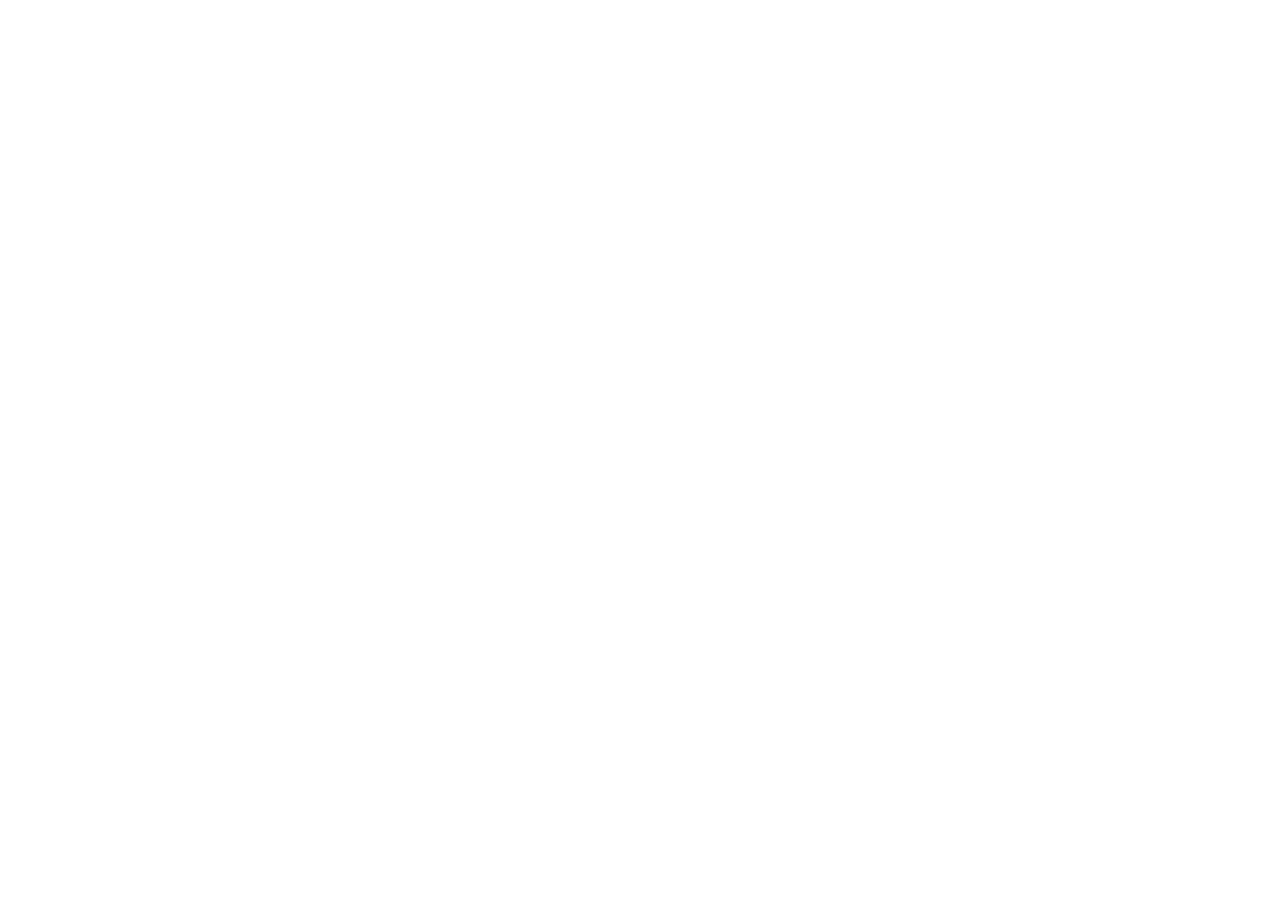
==== index.html @ 30d27f6d "Updates" ====
<!doctype html><html lang="en"><head><meta charset="utf-8"/><link rel="icon" href="/favicon.ico"/><meta name="viewport" content="width=device-width,initial-scale=1"/><meta name="theme-color" content="#000000"/><meta name="description" content="Web site created using create-react-app"/><title>Fudel App</title><script defer="defer" src="/static/js/main.e99a6ba0.js"></script><link href="/static/css/main.36e81f46.css" rel="stylesheet"></head><body><noscript>You need to enable JavaScript to run this app.</noscript><div id="root"></div></body></html>
---- static/css/main.36e81f46.css ----
@charset "UTF-8";body{-webkit-font-smoothing:antialiased;-moz-osx-font-smoothing:grayscale;font-family:-apple-system,BlinkMacSystemFont,Segoe UI,Roboto,Oxygen,Ubuntu,Cantarell,Fira Sans,Droid Sans,Helvetica Neue,sans-serif;margin:0}code{font-family:source-code-pro,Menlo,Monaco,Consolas,Courier New,monospace}.App{background:#ececec}.slick-slider{-webkit-touch-callout:none;-webkit-tap-highlight-color:transparent;box-sizing:border-box;touch-action:pan-y;-webkit-user-select:none;user-select:none;-khtml-user-select:none}.slick-list,.slick-slider{display:block;position:relative}.slick-list{margin:0;overflow:hidden;padding:0}.slick-list:focus{outline:none}.slick-list.dragging{cursor:pointer;cursor:hand}.slick-slider .slick-list,.slick-slider .slick-track{-webkit-transform:translateZ(0);transform:translateZ(0)}.slick-track{display:block;left:0;margin-left:auto;margin-right:auto;position:relative;top:0}.slick-track:after,.slick-track:before{content:"";display:table}.slick-track:after{clear:both}.slick-loading .slick-track{visibility:hidden}.slick-slide{display:none;float:left;height:100%;min-height:1px}[dir=rtl] .slick-slide{float:right}.slick-slide img{display:block}.slick-slide.slick-loading img{display:none}.slick-slide.dragging img{pointer-events:none}.slick-initialized .slick-slide{display:block}.slick-loading .slick-slide{visibility:hidden}.slick-vertical .slick-slide{border:1px solid transparent;display:block;height:auto}.slick-arrow.slick-hidden{display:none}.slick-loading .slick-list{background:#fff url([data-uri]) 50% no-repeat}@font-face{font-family:slick;font-style:normal;font-weight:400;src:url(/static/media/slick.a4e97f5a2a64f0ab1323.eot);src:url(/static/media/slick.a4e97f5a2a64f0ab1323.eot?#iefix) format("embedded-opentype"),url(/static/media/slick.295183786cd8a1389865.woff) format("woff"),url(/static/media/slick.c94f7671dcc99dce43e2.ttf) format("truetype"),url(/static/media/slick.2630a3e3eab21c607e21.svg#slick) format("svg")}.slick-next,.slick-prev{border:none;cursor:pointer;display:block;font-size:0;height:20px;line-height:0;padding:0;position:absolute;top:50%;-webkit-transform:translateY(-50%);transform:translateY(-50%);width:20px}.slick-next,.slick-next:focus,.slick-next:hover,.slick-prev,.slick-prev:focus,.slick-prev:hover{background:transparent;color:transparent;outline:none}.slick-next:focus:before,.slick-next:hover:before,.slick-prev:focus:before,.slick-prev:hover:before{opacity:1}.slick-next.slick-disabled:before,.slick-prev.slick-disabled:before{opacity:.25}.slick-next:before,.slick-prev:before{-webkit-font-smoothing:antialiased;-moz-osx-font-smoothing:grayscale;color:#fff;font-family:slick;font-size:20px;line-height:1;opacity:.75}.slick-prev{left:-25px}[dir=rtl] .slick-prev{left:auto;right:-25px}.slick-prev:before{content:"←"}[dir=rtl] .slick-prev:before{content:"→"}.slick-next{right:-25px}[dir=rtl] .slick-next{left:-25px;right:auto}.slick-next:before{content:"→"}[dir=rtl] .slick-next:before{content:"←"}.slick-dotted.slick-slider{margin-bottom:30px}.slick-dots{bottom:-25px;display:block;list-style:none;margin:0;padding:0;position:absolute;text-align:center;width:100%}.slick-dots li{display:inline-block;margin:0 5px;padding:0;position:relative}.slick-dots li,.slick-dots li button{cursor:pointer;height:20px;width:20px}.slick-dots li button{background:transparent;border:0;color:transparent;display:block;font-size:0;line-height:0;outline:none;padding:5px}.slick-dots li button:focus,.slick-dots li button:hover{outline:none}.slick-dots li button:focus:before,.slick-dots li button:hover:before{opacity:1}.slick-dots li button:before{-webkit-font-smoothing:antialiased;-moz-osx-font-smoothing:grayscale;color:#000;content:"•";font-family:slick;font-size:6px;height:20px;left:0;line-height:20px;opacity:.25;position:absolute;text-align:center;top:0;width:20px}.slick-dots li.slick-active button:before{color:#000;opacity:.75}.Biblio_biblio__6\+a9r{background-color:#fff;margin:0 auto;padding-top:70px;width:80%}.Biblio_biblio__container__cS6UO{display:flex;padding-left:40px;padding-right:40px}.Biblio_biblio__image__uCSx3{height:500px;position:relative;width:786px}.Biblio_biblio__shadow__w8EJe{background:rgba(74,144,226,.3);background-blend-mode:screen;height:100%;position:absolute;width:100%}.Biblio_biblio__img__0gYXh{height:100%;width:100%}.Biblio_biblio__group__oUcbj{margin-left:50px}.Biblio_biblio__bibliography__\+tTax{align-items:center;display:flex;margin-top:20px}.Biblio_biblio__bibliography__\+tTax p{color:#000;letter-spacing:1px;line-height:20px;margin:0;text-transform:uppercase}.Biblio_biblio__bibliography__\+tTax p,.Biblio_biblio__bibliography__\+tTax span{font-family:Romanovsky;font-size:12px;font-style:normal;font-weight:400;padding:0}.Biblio_biblio__bibliography__\+tTax span{color:#9b9b9b;line-height:14px;margin:0 0 0 20px}.Biblio_biblio__quotes__GnIdS{margin-top:20px}.Biblio_biblio__quotes__GnIdS p{color:#4a90e2;font-family:Ladoga;font-size:35px;font-style:normal;font-weight:400;line-height:35px;margin:0;padding:0;width:325px}.Header_header__fp2IJ{background:#fff;border-bottom:1px solid #ececec;display:flex;height:200px;justify-content:space-between;margin:0 auto;width:80%}.Header_header__nav__IYLdE{align-items:center;display:flex;flex-direction:column;justify-content:space-between;margin-bottom:20px;width:65%}.Header_header__search__0x4EU{align-items:center;border-left:1px solid #ececec;display:flex;justify-content:center;width:160px}.Header_header__logo__LQvCl{margin-top:60px}.Header_header__image__2Olh5{height:100%;width:160px}.Header_header__img__jZiJB{height:100%;width:100%}.Navigation_navigation__eOjpV{width:100%}.Navigation_navigation__block__Tqdq5{align-items:center;display:flex;justify-content:space-between;margin:0;padding:0}.Navigation_navigation__item__1kzVS{list-style-type:none}.Navigation_navigation__link__k52ep{color:#000;font-family:LadogaDisplay;font-size:18px;font-style:normal;line-height:18px;text-decoration:none}.Navigation_active__\+GUjN,.Navigation_navigation__link__k52ep:hover{border-bottom:1px solid #4a90e2;color:#4a90e2;padding-bottom:21px}.MySlider_myslider__dRAa7{align-items:center;background:#fff;display:flex;height:240px;justify-content:center;margin:0 auto;width:80%}.MySlider_slick_slider__ejSc6{align-items:center;display:flex;height:100%;justify-content:center;text-align:center;width:95%}.MySlider_myslider__item__0Fx55{align-items:center;display:flex;flex-direction:column;justify-content:center}.MySlider_myslider__item__0Fx55 h3{color:#000;font-family:Ladoga;font-size:30px;font-style:normal;font-weight:700;margin:0 auto;opacity:.5;width:80%}.MySlider_myslider__item__0Fx55 span{color:#000;display:block;font-family:Romanovsky;font-size:12px;font-style:normal;font-weight:400;margin-top:20px;text-transform:uppercase}
/*# sourceMappingURL=main.36e81f46.css.map*/
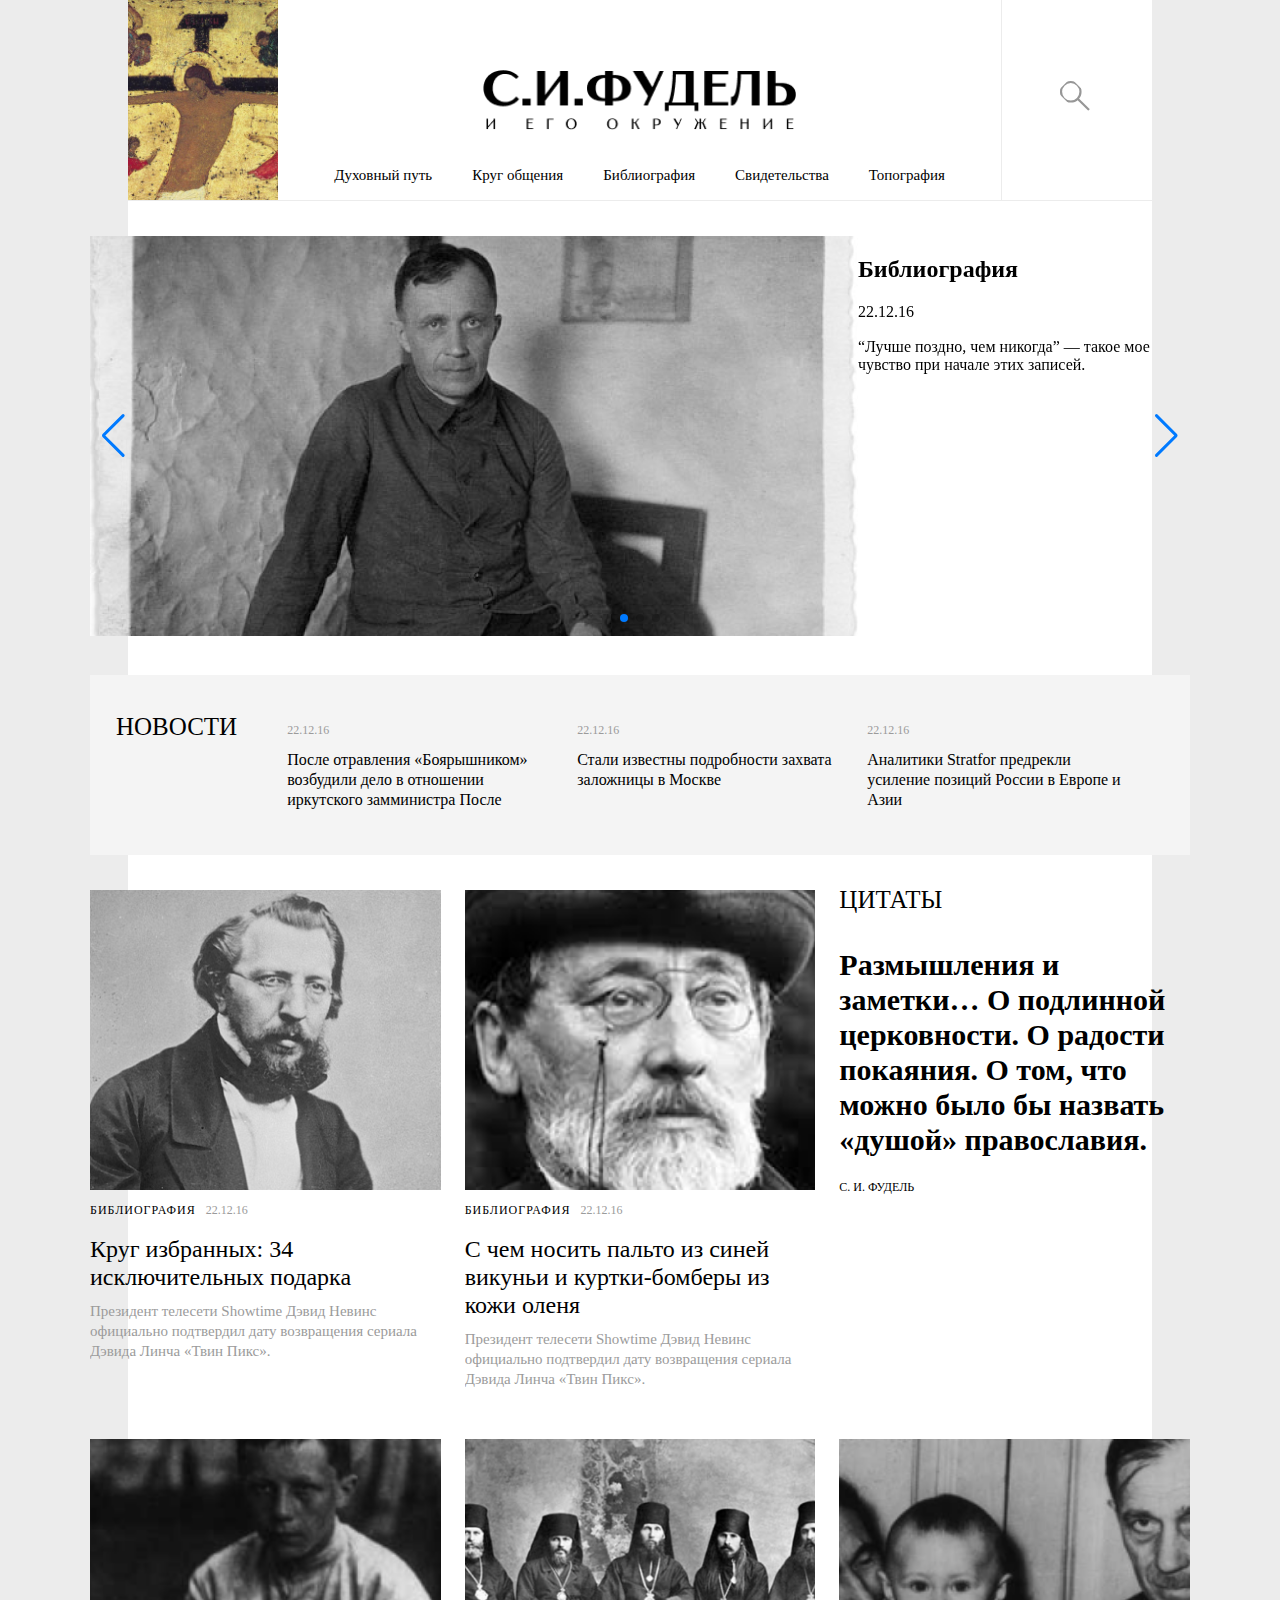
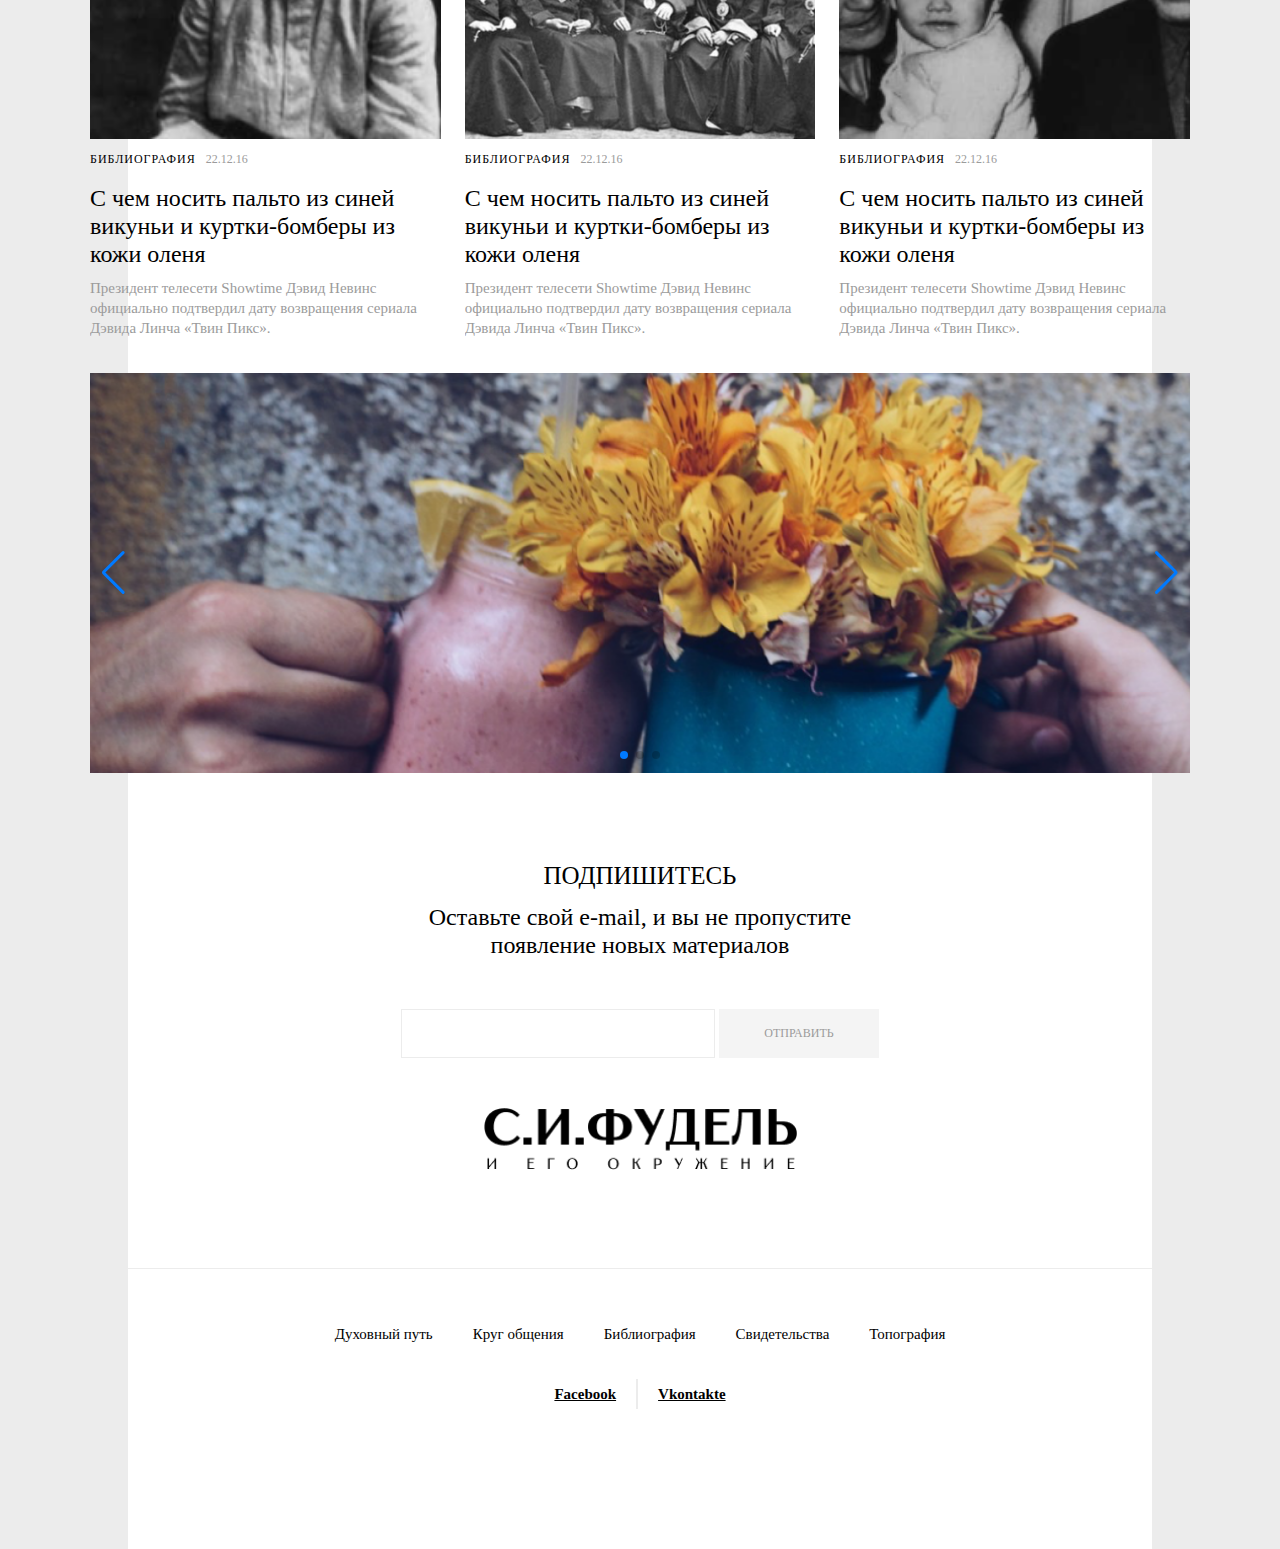
==== commit e4d17874: "перый коммит фудель" ====
--- a/index.html
+++ b/index.html
@@ -1 +1,308 @@
-<!doctype html><html lang="en"><head><meta charset="utf-8"/><link rel="icon" href="/favicon.ico"/><meta name="viewport" content="width=device-width,initial-scale=1"/><meta name="theme-color" content="#000000"/><meta name="description" content="Web site created using create-react-app"/><title>Fudel App</title><script defer="defer" src="/static/js/main.e99a6ba0.js"></script><link href="/static/css/main.36e81f46.css" rel="stylesheet"></head><body><noscript>You need to enable JavaScript to run this app.</noscript><div id="root"></div></body></html>+<!DOCTYPE html>
+<html lang="en">
+	 <head>
+	<meta charset="UTF-8">
+	<meta http-equiv="X-UA-Compatible" content="IE=edge">
+	<meta name="viewport" content="width=device-width, initial-scale=1.0">
+	<link rel="stylesheet" href="https://cdn.jsdelivr.net/npm/swiper@8/swiper-bundle.min.css"/>
+	<link rel="stylesheet" href="css/style.min.css">
+	<title>Главная</title>
+</head>
+	<body>
+		<div class="wrapper">
+			<header class="header">
+    <div class="header__block">
+        <div class="header__image">
+           <a href="#"><img  class="header__img" src="../img/header-img.png" alt="распятие"></a> 
+        </div>
+        <div class="header__main">
+            <img class="header__main-img" src="../img/main-Logo.png" alt="главное лого">
+            <div class="header__navigation">
+                <nav class="navigation">
+                    <ul class="navigation__list">
+                        <li class="navigation__item"><a class="navigation__link" href="#">Духовный путь</a></li>
+                        <li class="navigation__item"><a class="navigation__link" href="#">Круг общения</a></li>
+                        <li class="navigation__item"><a class="navigation__link" href="#">Библиография</a></li>
+                        <li class="navigation__item"><a class="navigation__link" href="#">Свидетельства</a></li>
+                        <li class="navigation__item"><a class="navigation__link" href="#">Топография</a></li>
+                    </ul>
+                </nav>
+            </div>
+        </div>
+        <div class="header__search">
+            <a class="header__search-link" href="#"><img class="header__search-img" src="../img/Search.svg" alt="поиск"></a>
+        </div>
+    </div>
+</header>
+			<main class="main">
+				<div class="container">
+					<section class="slider-swiper">
+ <!-- Slider main container -->
+<div class="swiper">
+  <!-- Additional required wrapper -->
+  <div class="swiper-wrapper">
+    <!-- Slides -->
+
+
+    <div class="swiper-slide">
+      <div class="">
+        <img src="../img/item-slider.png" alt="">
+      </div>
+      <div class="">
+        <div class="">
+          <h2>Библиография</h2>
+          <span>22.12.16</span>
+        </div>
+          <p>“Лучше поздно, чем никогда” — такое мое чувство при начале этих записей.</p>
+      </div>
+    </div>
+
+
+    
+    <div class="swiper-slide">
+      <div class="">
+        <img src="../img/item-slider.png" alt="">
+      </div>
+      <div class="">
+        <div class="">
+          <h2>Библиография</h2>
+          <span>22.12.16</span>
+        </div>
+          <p>“Лучше поздно, чем никогда” — такое мое чувство при начале этих записей.</p>
+      </div>
+    </div>
+
+
+
+
+   
+    <div class="swiper-slide">
+      <div class="">
+        <img src="../img/item-slider.png" alt="">
+      </div>
+      <div class="">
+        <div class="">
+          <h2>Библиография</h2>
+          <span>22.12.16</span>
+        </div>
+          <p>“Лучше поздно, чем никогда” — такое мое чувство при начале этих записей.</p>
+      </div>
+    </div>
+
+
+  </div>
+  <!-- If we need pagination -->
+  <div class="swiper-pagination"></div>
+  <!-- If we need navigation buttons -->
+  <div class="swiper-button-prev"></div>
+  <div class="swiper-button-next"></div>
+</div> 
+</section>
+
+
+					    <section class="news">
+
+        <div class="news__title">
+            <span>
+                Новости
+            </span>
+        </div>
+
+        <div class="news__block">
+            <div class="news__item">
+                <div class="news__data">
+                    <span>22.12.16</span> 
+                </div>
+                <div class="news__body">
+                    <a class="news__link" href="">После отравления «Боярышником» возбудили дело в отношении иркутского замминистра После отравления «Боярышником» возбудили дело в отношении иркутского замминистра</a>
+                </div>
+            </div>
+            <div class="news__item">
+                <div class="news__data">
+                    <span>22.12.16</span> 
+                </div>
+                <div class="news__body">
+                    <a class="news__link" href="">Стали известны подробности захвата заложницы в Москве</a>
+                </div>
+            </div>
+            <div class="news__item">
+                <div class="news__data">
+                    <span>22.12.16</span> 
+                </div>
+                <div class="news__body">
+                    <a class="news__link" href="#">Аналитики Stratfor предрекли усиление позиций России в Европе и Азии</a>
+                </div>
+            </div>
+        </div>
+
+    </section>
+					<section class="quote-block">
+    <div class="quote-block__items">
+        <a href="" class="quote-block__item">
+            <div class="quote-block__image">
+                <img class="quote-block__img" src="../img/Rectangle 1.png" alt="картинка">
+            </div>
+            <div class="quote-block__block">
+                <div class="bibliografy">
+                    <p>Библиография</p>
+                    <span>22.12.16</span>
+                </div>
+                <div class="quote-block__chapter">
+                    <p class="quote-block__paragraph">Круг избранных: 34 исключительных подарка</p>
+                </div>
+                <div class="quote-block__body">
+                    <p class="quote-block__text">Президент телесети Showtime Дэвид Невинс официально подтвердил дату возвращения сериала Дэвида Линча «Твин Пикс».</p>
+                </div>
+            </div>
+        </a>
+        <a href="" class="quote-block__item">
+            <div class="quote-block__image">
+                <img class="quote-block__img" src="../img/Rectangle 2.png" alt="картинка">
+            </div>
+            <div class="quote-block__block">
+                <div class="bibliografy">
+                    <p>Библиография</p>
+                    <span>22.12.16</span>
+                </div>
+                <div class="quote-block__chapter">
+                    <p class="quote-block__paragraph">С чем носить пальто из синей викуньи и куртки-бомберы из кожи оленя</p>
+                </div>
+                <div class="quote-block__body">
+                    <p class="quote-block__text">Президент телесети Showtime Дэвид Невинс официально подтвердил дату возвращения сериала Дэвида Линча «Твин Пикс».</p>
+                </div>
+            </div>
+        </a>
+        <a href="" class="quote-block__item">
+            <div class="quote-block__container">
+                <div class="quote-block__title">
+                    <span>Цитаты</span>
+                </div>
+                <div class="quote-block__paragraph">
+                    <p>Размышления и заметки… О подлинной церковности. О радости покаяния. О том, что можно было бы назвать «душой» православия.</p>
+                    <span>С. И. Фудель </span>
+                </div>
+            </div>
+        </a>
+        <a href="" class="quote-block__item">
+            <div class="quote-block__image">
+                <img class="quote-block__img" src="../img/Rectangle 3.png" alt="картинка">
+            </div>
+            <div class="quote-block__block">
+                <div class="bibliografy">
+                    <p>Библиография</p>
+                    <span>22.12.16</span>
+                </div>
+                <div class="quote-block__chapter">
+                    <p class="quote-block__paragraph">С чем носить пальто из синей викуньи и куртки-бомберы из кожи оленя</p>
+                </div>
+                <div class="quote-block__body">
+                    <p class="quote-block__text">Президент телесети Showtime Дэвид Невинс официально подтвердил дату возвращения сериала Дэвида Линча «Твин Пикс».</p>
+                </div>
+            </div>
+        </a>
+        <a href="" class="quote-block__item">
+            <div class="quote-block__image">
+                <img class="quote-block__img" src="../img/Rectangle 4.png" alt="картинка">
+            </div>
+            <div class="quote-block__block">
+                <div class="bibliografy">
+                    <p>Библиография</p>
+                    <span>22.12.16</span>
+                </div>
+                <div class="quote-block__chapter">
+                    <p class="quote-block__paragraph">С чем носить пальто из синей викуньи и куртки-бомберы из кожи оленя</p>
+                </div>
+                <div class="quote-block__body">
+                    <p class="quote-block__text">Президент телесети Showtime Дэвид Невинс официально подтвердил дату возвращения сериала Дэвида Линча «Твин Пикс».</p>
+                </div>
+            </div>
+        </a>
+        <a href="" class="quote-block__item">
+            <div class="quote-block__image">
+                <img class="quote-block__img" src="../img/Rectangle 6.png" alt="картинка">
+            </div>
+            <div class="quote-block__block">
+                <div class="bibliografy">
+                    <p>Библиография</p>
+                    <span>22.12.16</span>
+                </div>
+                <div class="quote-block__chapter">
+                    <p class="quote-block__paragraph">С чем носить пальто из синей викуньи и куртки-бомберы из кожи оленя</p>
+                </div>
+                <div class="quote-block__body">
+                    <p class="quote-block__text">Президент телесети Showtime Дэвид Невинс официально подтвердил дату возвращения сериала Дэвида Линча «Твин Пикс».</p>
+                </div>
+            </div>
+        </a>
+    </div> 
+</section>
+				</div>
+				<section class="banner">
+    <div class="swiper">
+        <!-- Additional required wrapper -->
+        <div class="swiper-wrapper">
+          <!-- Slides -->
+          <div class="swiper-slide">
+            <img src="../img/background-block.png" alt="">
+          </div>
+          <div class="swiper-slide">
+            <img src="../img/background-block.png" alt="">
+          </div>
+          <div class="swiper-slide">
+            <img src="../img/background-block.png" alt="">
+          </div>
+          ...
+        </div>
+        <!-- If we need pagination -->
+        <div class="swiper-pagination"></div>
+        <!-- If we need navigation buttons -->
+        <div class="swiper-button-prev"></div>
+        <div class="swiper-button-next"></div>
+      </div> 
+</section>
+				<section class="subscribe">
+    <div class="subscribe__block">
+        <div class="subscribe__text">
+            <p class="subscribe__title">Подпишитесь</p>
+            <p class="subscribe__subtitle">Оставьте свой e-mail, и вы не пропустите появление новых материалов</p>
+        </div>
+        <div class="subscribe__form">
+            <form class="form" action="">
+                <input class="form__input" type="text" placeholder="">
+                <button class="form__button novalid " type="submit">Отправить</button>
+            </form>
+        </div>
+        <div class="subscribe__image">
+            <img class="subscribe__img" src="../img/main-Logo.png" alt="главное лого">
+        </div>
+    </div>
+</section>
+			</main>
+			<footer class="footer">
+    <div class="footer__block">
+        <div class="footer__navigation">
+            <nav class="footer-navigation"> 
+                <ul class="footer-navigation__list">
+                    <li class="navigation__item"><a class="footer-navigation__link" href="#">Духовный путь</a></li>
+                    <li class="navigation__item"><a class="footer-navigation__link" href="#">Круг общения</a></li>
+                    <li class="navigation__item"><a class="footer-navigation__link" href="#">Библиография</a></li>
+                    <li class="navigation__item"><a class="footer-navigation__link" href="#">Свидетельства</a></li>
+                    <li class="navigation__item"><a class="footer-navigation__link" href="#">Топография</a></li>
+                </ul>
+            </nav>
+        </div>
+        <div class="footer__social">
+            <div class="footer__social-item">
+                <a class="footer__link-fc" href="">Facebook</a>
+            </div>
+            <div class="footer__social-item">
+                <a class="footer__link-vk" href="">Vkontakte</a>
+            </div>
+        </div>
+    </div>
+</footer>
+		</div>
+		<script src="https://cdn.jsdelivr.net/npm/swiper@8/swiper-bundle.min.js"></script>
+		<script src="js/app.min.js"></script>
+	</body>
+</html>--- a/css/style.min.css
+++ b/css/style.min.css
@@ -0,0 +1,834 @@
+@import "normalize.css";
+@font-face {
+  font-family: CormorantUpright;
+  font-display: swap;
+  src: url("../fonts/CormorantUpright-Bold.woff2") format("woff2"), url("../fonts/CormorantUpright-Bold.woff") format("woff");
+  font-weight: 700;
+  font-style: normal;
+}
+@font-face {
+  font-family: CormorantUpright;
+  font-display: swap;
+  src: url("../fonts/CormorantUpright-Regular.woff2") format("woff2"), url("../fonts/CormorantUpright-Regular.woff") format("woff");
+  font-weight: 400;
+  font-style: normal;
+}
+@font-face {
+  font-family: CormorantUpright;
+  font-display: swap;
+  src: url("../fonts/CormorantUpright-SemiBold.woff2") format("woff2"), url("../fonts/CormorantUpright-SemiBold.woff") format("woff");
+  font-weight: 600;
+  font-style: normal;
+}
+@font-face {
+  font-family: TTTrailers;
+  font-display: swap;
+  src: url("../fonts/TTTrailers-Regular.woff2") format("woff2"), url("../fonts/TTTrailers-Regular.woff") format("woff");
+  font-weight: 400;
+  font-style: normal;
+}
+.header {
+  width: 100%;
+  height: 200px;
+  border-bottom: 1px solid #ECECEC;
+}
+
+.header__block {
+  width: 100%;
+  height: 100%;
+  display: flex;
+  justify-content: space-between;
+  align-items: center;
+}
+
+.header__image {
+  width: 150px;
+  height: 200px;
+}
+
+.header__img {
+  width: 100%;
+  height: 100%;
+  object-fit: cover;
+}
+
+.header__main {
+  height: 100%;
+  display: flex;
+  flex-direction: column;
+  justify-content: space-between;
+  align-items: center;
+}
+
+.header__main-img {
+  width: 313px;
+  height: 60px;
+  padding: 0;
+  margin: 0;
+  margin-top: 70px;
+}
+
+.navigation {
+  width: 100%;
+}
+
+.header__navigation {
+  width: 100%;
+}
+
+.navigation__item {
+  list-style: none;
+}
+
+.navigation__link {
+  text-decoration: none;
+  font-family: "LadogaDisplay";
+  font-size: 15px;
+  line-height: 18px;
+  width: 100%;
+  color: #000000;
+  padding-bottom: 16px;
+}
+
+.navigation__link:hover {
+  color: #4A90E2;
+  border-bottom: 1px solid #4A90E2;
+}
+
+.navigation__list {
+  display: flex;
+  align-items: center;
+  justify-content: space-between;
+  padding: 0;
+}
+
+.navigation__item:not(:last-child) {
+  margin-right: 40px;
+}
+
+.header__search {
+  display: flex;
+  justify-content: center;
+  align-items: center;
+  width: 150px;
+  height: 200px;
+  border-left: 1px solid #ECECEC;
+}
+
+.header__search-img {
+  width: 40px;
+  height: 40px;
+  object-fit: contain;
+}
+
+.footer {
+  width: 100%;
+  height: 280px;
+  border-top: 1px solid #ECECEC;
+  flex: 0 0 auto;
+}
+
+.footer__navigation {
+  width: 100%;
+  display: flex;
+  align-items: center;
+  margin-top: 40px;
+}
+
+.footer-navigation {
+  width: 100%;
+  display: flex;
+  justify-content: center;
+  align-items: center;
+}
+
+.footer-navigation__list {
+  display: flex;
+  align-items: center;
+  justify-content: space-between;
+  padding: 0;
+}
+
+.footer-navigation__link {
+  text-decoration: none;
+  font-family: "LadogaDisplay";
+  font-size: 15px;
+  line-height: 18px;
+  width: 100%;
+  color: #000000;
+}
+
+.footer-navigation__link:hover {
+  color: #4A90E2;
+}
+
+.footer__block {
+  display: flex;
+  flex-direction: column;
+  align-items: center;
+}
+
+.footer__social {
+  display: flex;
+  margin-top: 20px;
+}
+
+.footer__link-vk {
+  font-family: "Ladoga";
+  font-style: normal;
+  font-weight: 700;
+  font-size: 15px;
+  line-height: 30px;
+  display: flex;
+  align-items: center;
+  color: #000000;
+  border-left: 1px solid #ECECEC;
+  padding-left: 20px;
+}
+
+.footer__link-fc {
+  font-family: "Ladoga";
+  font-style: normal;
+  font-weight: 700;
+  font-size: 15px;
+  line-height: 30px;
+  display: flex;
+  align-items: center;
+  color: #000000;
+  border-right: 1px solid #ECECEC;
+  padding-right: 20px;
+}
+
+.subscribe {
+  width: 100%;
+  margin-top: 45px;
+  margin-bottom: 100px;
+}
+
+.subscribe__block {
+  display: flex;
+  width: 100%;
+  flex-direction: column;
+  justify-content: center;
+  align-items: center;
+}
+
+.subscribe__text {
+  width: 511px;
+  margin-top: 40px;
+}
+
+.subscribe__title {
+  margin: 0;
+  font-family: "Romanovsky";
+  font-style: normal;
+  font-weight: 400;
+  font-size: 25px;
+  line-height: 35px;
+  align-items: center;
+  text-align: center;
+  text-transform: uppercase;
+  color: #000000;
+}
+
+.subscribe__image {
+  width: 313px;
+  height: 60px;
+  padding: 0;
+  margin: 0;
+  margin-top: 50px;
+}
+
+.subscribe__img {
+  width: 100%;
+  object-fit: contain;
+}
+
+.subscribe__subtitle {
+  margin: 0;
+  margin-top: 10px;
+  font-family: "Ladoga";
+  font-style: normal;
+  font-weight: 400;
+  font-size: 24px;
+  line-height: 28px;
+  align-items: center;
+  text-align: center;
+  color: #000000;
+}
+
+.subscribe__form {
+  margin-top: 50px;
+}
+
+.form__input {
+  width: 300px;
+  height: 45px;
+  border: 1px solid #ECECEC;
+  background-color: #ffffff;
+  outline: none;
+  padding-left: 10px;
+  font-family: "Romanovsky";
+  font-size: 12px;
+  align-items: center;
+  text-transform: uppercase;
+  color: #9B9B9B;
+}
+
+.isvalid {
+  background: #4A90E2;
+}
+
+.form__button {
+  background-color: #F4F4F4;
+  outline: none;
+  width: 160px;
+  height: 49px;
+  font-family: "Romanovsky";
+  font-size: 12px;
+  line-height: 25px;
+  align-items: center;
+  text-transform: uppercase;
+  color: #9B9B9B;
+  border: none;
+}
+
+.slider-swiper {
+  width: 100%;
+}
+
+.swiper {
+  width: 1100px;
+  height: 400px;
+}
+
+.news {
+  margin-top: 39px;
+  background: #F4F4F4;
+  width: 100%;
+  height: 180px;
+  display: flex;
+}
+
+.news__title {
+  padding: 39px 50px 0 26px;
+}
+.news__title span {
+  margin: 0;
+  font-family: "Romanovsky";
+  font-style: normal;
+  font-weight: 400;
+  font-size: 25px;
+  line-height: 25px;
+  text-transform: uppercase;
+  color: #000000;
+}
+
+.news__block {
+  display: flex;
+  align-items: center;
+  justify-content: space-between;
+}
+
+.news__item {
+  display: flex;
+  flex-direction: column;
+  align-items: flex-start;
+  justify-content: flex-start;
+  max-width: 260px;
+}
+
+.news__item:not(:last-child) {
+  margin-right: 30px;
+}
+
+.news__data span {
+  margin: 0;
+  font-family: "Romanovsky";
+  font-style: normal;
+  font-weight: 400;
+  font-size: 12px;
+  line-height: 14px;
+  color: #9B9B9B;
+}
+
+.news__body {
+  width: 100%;
+  margin-top: 12px;
+  height: 60px;
+  overflow: hidden;
+  text-overflow: ellipsis;
+}
+
+.news__link {
+  font-family: "Ladoga";
+  font-style: normal;
+  font-weight: 400;
+  font-size: 16px;
+  line-height: 20px;
+  color: #000000;
+  text-decoration: none;
+}
+
+.quote-block {
+  width: 100%;
+  margin-top: 35px;
+  display: flex;
+}
+
+.quote-block__block {
+  margin-top: 10px;
+}
+
+.quote-block__items {
+  display: grid;
+  grid-template-columns: repeat(3, minmax(200px, 360px));
+  grid-template-rows: auto;
+  gap: 24px;
+  row-gap: 50px;
+}
+
+.quote-block__item {
+  text-decoration: none;
+}
+
+.quote-block__image {
+  width: 100%;
+  height: 300px;
+}
+
+.quote-block__img {
+  width: 100%;
+  height: 100%;
+  object-fit: cover;
+}
+
+.bibliografy {
+  margin: 0;
+  display: flex;
+  align-items: center;
+}
+.bibliografy p {
+  margin: 0;
+  font-family: "Romanovsky";
+  font-style: normal;
+  font-weight: 400;
+  font-size: 12px;
+  line-height: 20px;
+  letter-spacing: 1px;
+  text-transform: uppercase;
+  color: #000000;
+}
+.bibliografy span {
+  margin: 0;
+  margin-left: 10px;
+  font-family: "Romanovsky";
+  font-style: normal;
+  font-weight: 400;
+  font-size: 12px;
+  line-height: 14px;
+  color: #9B9B9B;
+}
+
+.quote-block__chapter {
+  margin: 0;
+  margin-top: 15px;
+  max-height: 84px;
+}
+.quote-block__chapter .quote-block__paragraph {
+  margin: 0;
+  max-height: 84px;
+  overflow: hidden;
+  text-overflow: ellipsis;
+  font-family: "Ladoga";
+  font-style: normal;
+  font-weight: 400;
+  font-size: 24px;
+  line-height: 28px;
+  display: flex;
+  color: #000000;
+}
+
+.quote-block__body {
+  margin: 0;
+  margin-top: 10px;
+  max-height: 60px;
+}
+.quote-block__body .quote-block__text {
+  margin: 0;
+  max-height: 60px;
+  overflow: hidden;
+  text-overflow: ellipsis;
+  font-family: "Ladoga";
+  font-style: normal;
+  font-weight: 400;
+  font-size: 15px;
+  line-height: 20px;
+  color: #9B9B9B;
+}
+
+.quote-block__title span {
+  font-family: "Romanovsky";
+  font-style: normal;
+  font-weight: 400;
+  font-size: 25px;
+  line-height: 20px;
+  text-transform: uppercase;
+  color: #000000;
+}
+
+.quote-block__paragraph {
+  margin: 0;
+  margin-top: 35px;
+}
+.quote-block__paragraph p {
+  margin: 0;
+  font-family: "Ladoga";
+  font-style: normal;
+  font-weight: 700;
+  font-size: 30px;
+  line-height: 35px;
+  align-items: center;
+  color: #000000;
+}
+.quote-block__paragraph span {
+  margin: 0;
+  font-family: "Romanovsky";
+  font-style: normal;
+  font-weight: 400;
+  font-size: 12px;
+  line-height: 60px;
+  text-transform: uppercase;
+  color: #000000;
+}
+
+/*! normalize.css v8.0.1 | MIT License | github.com/necolas/normalize.css */
+/* Document
+   ========================================================================== */
+/**
+ * 1. Correct the line height in all browsers.
+ * 2. Prevent adjustments of font size after orientation changes in iOS.
+ */
+html {
+  line-height: 1.15; /* 1 */
+  -webkit-text-size-adjust: 100%; /* 2 */
+}
+
+/* Sections
+   ========================================================================== */
+/**
+ * Remove the margin in all browsers.
+ */
+body {
+  margin: 0;
+}
+
+/**
+ * Render the `main` element consistently in IE.
+ */
+main {
+  display: block;
+}
+
+/**
+ * Correct the font size and margin on `h1` elements within `section` and
+ * `article` contexts in Chrome, Firefox, and Safari.
+ */
+h1 {
+  font-size: 2em;
+  margin: 0.67em 0;
+}
+
+/* Grouping content
+   ========================================================================== */
+/**
+ * 1. Add the correct box sizing in Firefox.
+ * 2. Show the overflow in Edge and IE.
+ */
+hr {
+  box-sizing: content-box; /* 1 */
+  height: 0; /* 1 */
+  overflow: visible; /* 2 */
+}
+
+/**
+ * 1. Correct the inheritance and scaling of font size in all browsers.
+ * 2. Correct the odd `em` font sizing in all browsers.
+ */
+pre {
+  font-family: monospace, monospace; /* 1 */
+  font-size: 1em; /* 2 */
+}
+
+/* Text-level semantics
+   ========================================================================== */
+/**
+ * Remove the gray background on active links in IE 10.
+ */
+a {
+  background-color: transparent;
+}
+
+/**
+ * 1. Remove the bottom border in Chrome 57-
+ * 2. Add the correct text decoration in Chrome, Edge, IE, Opera, and Safari.
+ */
+abbr[title] {
+  border-bottom: none; /* 1 */
+  text-decoration: underline; /* 2 */
+  text-decoration: underline dotted; /* 2 */
+}
+
+/**
+ * Add the correct font weight in Chrome, Edge, and Safari.
+ */
+b,
+strong {
+  font-weight: bolder;
+}
+
+/**
+ * 1. Correct the inheritance and scaling of font size in all browsers.
+ * 2. Correct the odd `em` font sizing in all browsers.
+ */
+code,
+kbd,
+samp {
+  font-family: monospace, monospace; /* 1 */
+  font-size: 1em; /* 2 */
+}
+
+/**
+ * Add the correct font size in all browsers.
+ */
+small {
+  font-size: 80%;
+}
+
+/**
+ * Prevent `sub` and `sup` elements from affecting the line height in
+ * all browsers.
+ */
+sub,
+sup {
+  font-size: 75%;
+  line-height: 0;
+  position: relative;
+  vertical-align: baseline;
+}
+
+sub {
+  bottom: -0.25em;
+}
+
+sup {
+  top: -0.5em;
+}
+
+/* Embedded content
+   ========================================================================== */
+/**
+ * Remove the border on images inside links in IE 10.
+ */
+img {
+  border-style: none;
+}
+
+/* Forms
+   ========================================================================== */
+/**
+ * 1. Change the font styles in all browsers.
+ * 2. Remove the margin in Firefox and Safari.
+ */
+button,
+input,
+optgroup,
+select,
+textarea {
+  font-family: inherit; /* 1 */
+  font-size: 100%; /* 1 */
+  line-height: 1.15; /* 1 */
+  margin: 0; /* 2 */
+}
+
+/**
+ * Show the overflow in IE.
+ * 1. Show the overflow in Edge.
+ */
+button,
+input { /* 1 */
+  overflow: visible;
+}
+
+/**
+ * Remove the inheritance of text transform in Edge, Firefox, and IE.
+ * 1. Remove the inheritance of text transform in Firefox.
+ */
+button,
+select { /* 1 */
+  text-transform: none;
+}
+
+/**
+ * Correct the inability to style clickable types in iOS and Safari.
+ */
+/**
+ * Remove the inner border and padding in Firefox.
+ */
+button::-moz-focus-inner,
+[type=button]::-moz-focus-inner,
+[type=reset]::-moz-focus-inner,
+[type=submit]::-moz-focus-inner {
+  border-style: none;
+  padding: 0;
+}
+
+/**
+ * Restore the focus styles unset by the previous rule.
+ */
+button:-moz-focusring,
+[type=button]:-moz-focusring,
+[type=reset]:-moz-focusring,
+[type=submit]:-moz-focusring {
+  outline: 1px dotted ButtonText;
+}
+
+/**
+ * Correct the padding in Firefox.
+ */
+fieldset {
+  padding: 0.35em 0.75em 0.625em;
+}
+
+/**
+ * 1. Correct the text wrapping in Edge and IE.
+ * 2. Correct the color inheritance from `fieldset` elements in IE.
+ * 3. Remove the padding so developers are not caught out when they zero out
+ *    `fieldset` elements in all browsers.
+ */
+legend {
+  box-sizing: border-box; /* 1 */
+  color: inherit; /* 2 */
+  display: table; /* 1 */
+  max-width: 100%; /* 1 */
+  padding: 0; /* 3 */
+  white-space: normal; /* 1 */
+}
+
+/**
+ * Add the correct vertical alignment in Chrome, Firefox, and Opera.
+ */
+progress {
+  vertical-align: baseline;
+}
+
+/**
+ * Remove the default vertical scrollbar in IE 10+.
+ */
+textarea {
+  overflow: auto;
+}
+
+/**
+ * 1. Add the correct box sizing in IE 10.
+ * 2. Remove the padding in IE 10.
+ */
+[type=checkbox],
+[type=radio] {
+  box-sizing: border-box; /* 1 */
+  padding: 0; /* 2 */
+}
+
+/**
+ * Correct the cursor style of increment and decrement buttons in Chrome.
+ */
+[type=number]::-webkit-inner-spin-button,
+[type=number]::-webkit-outer-spin-button {
+  height: auto;
+}
+
+/**
+ * 1. Correct the odd appearance in Chrome and Safari.
+ * 2. Correct the outline style in Safari.
+ */
+[type=search] { /* 1 */
+  outline-offset: -2px; /* 2 */
+}
+
+/**
+ * Remove the inner padding in Chrome and Safari on macOS.
+ */
+/**
+ * 1. Correct the inability to style clickable types in iOS and Safari.
+ * 2. Change font properties to `inherit` in Safari.
+ */
+::-webkit-file-upload-button { /* 1 */
+  font: inherit; /* 2 */
+}
+
+/* Interactive
+   ========================================================================== */
+/*
+ * Add the correct display in Edge, IE 10+, and Firefox.
+ */
+details {
+  display: block;
+}
+
+/*
+ * Add the correct display in all browsers.
+ */
+summary {
+  display: list-item;
+}
+
+/* Misc
+   ========================================================================== */
+/**
+ * Add the correct display in IE 10+.
+ */
+template {
+  display: none;
+}
+
+/**
+ * Add the correct display in IE 10.
+ */
+[hidden] {
+  display: none;
+}
+
+.swiper-slide {
+  display: flex;
+}
+
+body {
+  width: 100%;
+  height: 100vh;
+  margin: 0;
+  padding: 0;
+  box-sizing: border-box;
+  background: #ECECEC;
+}
+
+.main {
+  flex: 1 0 auto;
+  display: flex;
+  flex-direction: column;
+  justify-content: center;
+  align-items: center;
+}
+
+.wrapper {
+  display: flex;
+  flex-direction: column;
+  justify-content: center;
+  margin: 0 auto;
+  width: 80%;
+  min-height: 100vh;
+  background: #ffffff;
+}
+
+.container {
+  padding: 35px;
+}